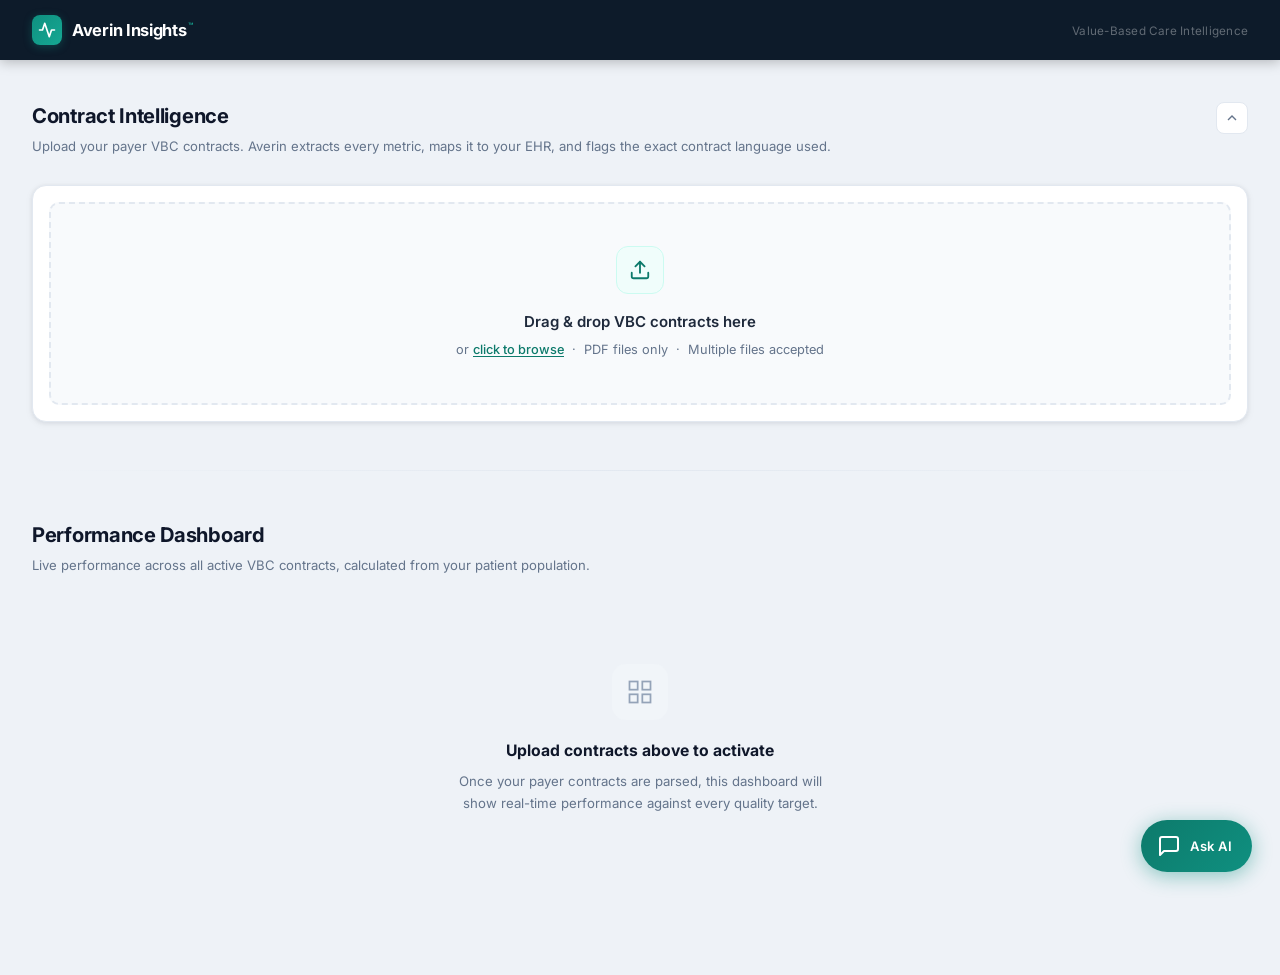
==== templates/index.html @ 3db75767 "Initial commit — Averin Insights VBC intelligence platform - Contract Intelligence: PDF upload, Gemi" ====
<!DOCTYPE html>
<html lang="en">
<head>
  <meta charset="UTF-8" />
  <meta name="viewport" content="width=device-width, initial-scale=1.0" />
  <title>Averin Insights™</title>
  <link rel="preconnect" href="https://fonts.googleapis.com" />
  <link href="https://fonts.googleapis.com/css2?family=Inter:wght@400;500;600;700;800&display=swap" rel="stylesheet" />
  <link rel="stylesheet" href="/static/style.css" />
</head>
<body>

  <!-- ── Header ───────────────────────────────────────────────────────── -->
  <header class="app-header">
    <div class="header-inner">
      <div class="brand">
        <div class="brand-icon">
          <svg width="18" height="18" viewBox="0 0 24 24" fill="none" stroke="#fff" stroke-width="2.2" stroke-linecap="round" stroke-linejoin="round"><polyline points="22 12 18 12 15 21 9 3 6 12 2 12"/></svg>
        </div>
        <span class="brand-name">Averin Insights<span class="brand-tm">™</span></span>
      </div>
      <div class="header-right">
        <span class="header-tag">Value-Based Care Intelligence</span>
      </div>
    </div>
  </header>

  <!-- ── Main ─────────────────────────────────────────────────────────── -->
  <main>
    <div class="page-container">

      <!-- ── Section 1: Contract Intelligence ──────────────────────── -->
      <section class="page-section" id="section-parse">
        <div class="section-heading">
          <div class="section-title-group">
            <h2>Contract Intelligence</h2>
            <p>Upload your payer VBC contracts. Averin extracts every metric, maps it to your EHR, and flags the exact contract language used.</p>
          </div>
          <button class="collapse-btn" id="collapseParseBtn" onclick="toggleParseSection()" title="Collapse section">
            <svg width="16" height="16" viewBox="0 0 24 24" fill="none" stroke="currentColor" stroke-width="2"><polyline points="18 15 12 9 6 15"/></svg>
          </button>
        </div>

        <div id="parseSectionBody">
          <!-- Upload zone -->
          <div class="upload-card">
            <div class="dropzone" id="dropzone">
              <div class="drop-icon">
                <svg width="22" height="22" viewBox="0 0 24 24" fill="none" stroke="currentColor" stroke-width="2" stroke-linecap="round" stroke-linejoin="round"><path d="M21 15v4a2 2 0 0 1-2 2H5a2 2 0 0 1-2-2v-4"/><polyline points="17 8 12 3 7 8"/><line x1="12" y1="3" x2="12" y2="15"/></svg>
              </div>
              <p class="drop-title">Drag &amp; drop VBC contracts here</p>
              <p class="drop-sub">or <label for="fileInput" class="file-label">click to browse</label> &nbsp;·&nbsp; PDF files only &nbsp;·&nbsp; Multiple files accepted</p>
              <input type="file" id="fileInput" accept=".pdf" multiple style="display:none" />
            </div>
          </div>

          <!-- Upload queue -->
          <div id="uploadQueue" class="upload-queue hidden"></div>

          <!-- Parsed contracts list -->
          <div id="parsedContracts"></div>
        </div>
      </section>

      <!-- ── Section divider ────────────────────────────────────────── -->
      <div class="section-divider"></div>

      <!-- ── Section 2: Performance Dashboard ──────────────────────── -->
      <section class="page-section" id="section-dashboard">
        <div class="section-heading">
          <div class="section-title-group">
            <h2>Performance Dashboard</h2>
            <p>Live performance across all active VBC contracts, calculated from your patient population.</p>
          </div>
          <!-- Payer selector inline -->
          <div id="payerSelector" class="payer-selector-inline hidden">
            <span class="payer-label">Payer</span>
            <div id="payerTabs" class="payer-tabs"></div>
          </div>
        </div>

        <!-- Empty state -->
        <div id="noPayers" class="empty-state">
          <div class="empty-icon">
            <svg width="28" height="28" viewBox="0 0 24 24" fill="none" stroke="currentColor" stroke-width="1.5"><rect x="3" y="3" width="7" height="7"/><rect x="14" y="3" width="7" height="7"/><rect x="14" y="14" width="7" height="7"/><rect x="3" y="14" width="7" height="7"/></svg>
          </div>
          <h3>Upload contracts above to activate</h3>
          <p>Once your payer contracts are parsed, this dashboard will show real-time performance against every quality target.</p>
        </div>

        <!-- Dashboard content -->
        <div id="dashboardContent" class="hidden">
          <div class="summary-row" id="summaryCards"></div>
          <div class="impact-banner" id="impactBanner"></div>
          <div class="quick-wins hidden" id="quickWins"></div>
          <div class="metrics-section">
            <div class="metrics-header">
              <h2>All Quality Measures</h2>
              <div class="legend">
                <span class="badge green">On Target</span>
                <span class="badge yellow">Near Miss</span>
                <span class="badge red">Gap</span>
                <span class="badge unknown">No Data</span>
              </div>
            </div>
            <div class="table-wrap">
              <table class="metrics-table">
                <thead>
                  <tr>
                    <th>Metric</th>
                    <th>Category</th>
                    <th>Target</th>
                    <th>Performance</th>
                    <th>Gap</th>
                    <th>Weight</th>
                    <th>Status</th>
                  </tr>
                </thead>
                <tbody id="metricsBody"></tbody>
              </table>
            </div>
          </div>
        </div>
      </section>

    </div><!-- /page-container -->
  </main>

  <!-- ── AI Support Chat ────────────────────────────────────────────── -->
  <div class="chat-bubble" id="chatBubble" onclick="toggleChat()">
    <svg id="chatIconOpen" width="24" height="24" viewBox="0 0 24 24" fill="none" stroke="currentColor" stroke-width="2" stroke-linecap="round" stroke-linejoin="round"><path d="M21 15a2 2 0 0 1-2 2H7l-4 4V5a2 2 0 0 1 2-2h14a2 2 0 0 1 2 2z"/></svg>
    <svg id="chatIconClose" width="22" height="22" viewBox="0 0 24 24" fill="none" stroke="currentColor" stroke-width="2.5" stroke-linecap="round" style="display:none"><line x1="18" y1="6" x2="6" y2="18"/><line x1="6" y1="6" x2="18" y2="18"/></svg>
    <span class="chat-bubble-label" id="chatBubbleLabel">Ask AI</span>
  </div>

  <div class="chat-panel hidden" id="chatPanel">
    <div class="chat-panel-header">
      <div class="chat-panel-brand">
        <div class="chat-avatar">
          <svg width="14" height="14" viewBox="0 0 24 24" fill="none" stroke="currentColor" stroke-width="2.2"><polyline points="22 12 18 12 15 21 9 3 6 12 2 12"/></svg>
        </div>
        <div>
          <div class="chat-panel-title">Averin AI</div>
          <div class="chat-panel-sub">Ask about your VBC performance</div>
        </div>
      </div>
      <button class="chat-close-btn" onclick="toggleChat()">
        <svg width="16" height="16" viewBox="0 0 24 24" fill="none" stroke="currentColor" stroke-width="2.5"><line x1="18" y1="6" x2="6" y2="18"/><line x1="6" y1="6" x2="18" y2="18"/></svg>
      </button>
    </div>

    <div class="chat-messages" id="chatMessages">
      <div class="chat-msg assistant">
        <div class="chat-msg-bubble">
          Hi — I have full visibility into your contract metrics and current performance. Ask me anything: "What's our biggest gap against Humana?" or "How do we improve our star rating?"
        </div>
      </div>
    </div>

    <div class="chat-suggestions" id="chatSuggestions">
      <button class="chat-suggestion" onclick="sendSuggestion(this)">What's our biggest care gap?</button>
      <button class="chat-suggestion" onclick="sendSuggestion(this)">How can we improve our star rating?</button>
      <button class="chat-suggestion" onclick="sendSuggestion(this)">Which payer contract is most favorable?</button>
    </div>

    <div class="chat-input-row">
      <input type="text" class="chat-input" id="chatInput" placeholder="Ask about your performance…" />
      <button class="chat-send-btn" id="chatSendBtn" onclick="sendChatMessage()">
        <svg width="16" height="16" viewBox="0 0 24 24" fill="none" stroke="currentColor" stroke-width="2.5" stroke-linecap="round" stroke-linejoin="round"><line x1="22" y1="2" x2="11" y2="13"/><polygon points="22 2 15 22 11 13 2 9 22 2"/></svg>
      </button>
    </div>
  </div>

  <!-- ── Loading overlay ────────────────────────────────────────────── -->
  <div id="loadingOverlay" class="loading-overlay hidden">
    <div class="loading-box">
      <div class="spinner"></div>
      <p id="loadingText">Parsing contract…</p>
    </div>
  </div>

  <script src="/static/app.js"></script>
</body>
</html>
---- static/style.css ----
/* ── Reset & base ──────────────────────────────────────────────────────────── */
*, *::before, *::after { box-sizing: border-box; margin: 0; padding: 0; }

:root {
  --navy-950: #060E18;
  --navy-900: #0D1B2A;
  --navy-800: #132233;
  --navy-700: #1C3347;
  --navy-600: #1E4060;
  --teal-700: #0A6659;
  --teal-600: #0D7A6B;
  --teal-500: #0F9080;
  --teal-400: #16A893;
  --teal-50:  #F0FDFB;
  --teal-100: #CCFBF1;
  --slate-50:  #F8FAFC;
  --slate-100: #F1F5F9;
  --slate-200: #E2E8F0;
  --slate-300: #CBD5E1;
  --slate-400: #94A3B8;
  --slate-500: #64748B;
  --slate-600: #475569;
  --slate-700: #334155;
  --slate-800: #1E293B;
  --slate-900: #0F172A;
  --green:        #15803D;
  --green-mid:    #16A34A;
  --green-bg:     #F0FDF4;
  --green-border: #86EFAC;
  --yellow:       #B45309;
  --yellow-bg:    #FFFBEB;
  --yellow-border:#FCD34D;
  --red:          #B91C1C;
  --red-mid:      #DC2626;
  --red-bg:       #FEF2F2;
  --red-border:   #FCA5A5;
  --bg:      #EEF2F7;
  --surface: #FFFFFF;
  --border:  #E2E8F0;
  --border-light: #F1F5F9;
  --text:        #0F172A;
  --text-body:   #1E293B;
  --text-muted:  #64748B;
  --text-faint:  #94A3B8;
  --shadow-sm: 0 1px 2px rgba(15,23,42,.06), 0 1px 3px rgba(15,23,42,.04);
  --shadow:    0 1px 4px rgba(15,23,42,.07), 0 2px 8px rgba(15,23,42,.05);
  --shadow-md: 0 4px 16px rgba(15,23,42,.10), 0 2px 6px rgba(15,23,42,.06);
  --shadow-lg: 0 8px 32px rgba(15,23,42,.14);
  --radius:    10px;
  --radius-sm: 6px;
  --radius-lg: 14px;
  --font: 'Inter', -apple-system, BlinkMacSystemFont, 'Segoe UI', sans-serif;
}

html { font-size: 15px; }

body {
  font-family: var(--font);
  background: var(--bg);
  color: var(--text-body);
  min-height: 100vh;
  line-height: 1.6;
  -webkit-font-smoothing: antialiased;
}

/* ── Header ──────────────────────────────────────────────────────────────── */
.app-header {
  background: var(--navy-900);
  position: sticky;
  top: 0;
  z-index: 100;
  box-shadow: 0 2px 12px rgba(0,0,0,.25);
}

.header-inner {
  max-width: 1320px;
  margin: 0 auto;
  padding: 0 32px;
  display: flex;
  align-items: center;
  justify-content: space-between;
  height: 60px;
}

.brand { display: flex; align-items: center; gap: 10px; }

.brand-icon {
  width: 30px; height: 30px;
  background: linear-gradient(135deg, var(--teal-500), var(--teal-400));
  border-radius: 8px;
  display: flex; align-items: center; justify-content: center;
  flex-shrink: 0;
  box-shadow: 0 2px 8px rgba(15,144,128,.35);
}

.brand-name {
  font-size: 1.1rem;
  font-weight: 700;
  color: #fff;
  letter-spacing: -0.3px;
}

.brand-tm {
  font-size: 0.58rem;
  vertical-align: super;
  color: var(--teal-400);
  font-weight: 500;
  margin-left: 1px;
}

.header-tag {
  font-size: 0.78rem;
  color: rgba(255,255,255,.35);
  font-weight: 400;
  letter-spacing: 0.02em;
}

/* ── Page layout ─────────────────────────────────────────────────────────── */
.page-container {
  max-width: 1320px;
  margin: 0 auto;
  padding: 40px 32px 100px;
}

/* ── Section structure ───────────────────────────────────────────────────── */
.page-section { margin-bottom: 0; }

.section-heading {
  display: flex;
  align-items: flex-start;
  gap: 16px;
  margin-bottom: 28px;
}


.section-title-group { flex: 1; }

.section-title-group h2 {
  font-size: 1.35rem;
  font-weight: 700;
  color: var(--text);
  letter-spacing: -0.3px;
  margin-bottom: 4px;
}

.section-title-group p {
  font-size: 0.875rem;
  color: var(--text-muted);
}

.collapse-btn {
  width: 32px; height: 32px;
  display: flex; align-items: center; justify-content: center;
  border-radius: 8px;
  border: 1px solid var(--border);
  background: var(--surface);
  cursor: pointer;
  color: var(--text-muted);
  transition: all .15s;
  flex-shrink: 0;
  margin-top: 2px;
}
.collapse-btn:hover { background: var(--slate-100); color: var(--text); }
.collapse-btn.collapsed svg { transform: rotate(180deg); }

.section-divider {
  height: 1px;
  background: linear-gradient(to right, transparent, var(--border), transparent);
  margin: 48px 0;
}

/* ── Payer selector inline ───────────────────────────────────────────────── */
.payer-selector-inline {
  display: flex;
  align-items: center;
  gap: 10px;
  flex-shrink: 0;
}

.payer-label {
  font-size: 0.72rem;
  font-weight: 700;
  text-transform: uppercase;
  letter-spacing: 0.07em;
  color: var(--text-faint);
  white-space: nowrap;
}

.payer-tabs { display: flex; gap: 5px; flex-wrap: wrap; }

.payer-tab {
  padding: 6px 16px;
  border-radius: 8px;
  border: 1.5px solid var(--border);
  background: var(--surface);
  font-family: var(--font);
  font-size: 0.84rem;
  font-weight: 600;
  color: var(--text-muted);
  cursor: pointer;
  transition: all .15s;
}
.payer-tab:hover  { border-color: var(--teal-500); color: var(--teal-700); }
.payer-tab.active { background: var(--navy-900); border-color: var(--navy-900); color: #fff; }

/* ── Upload area ─────────────────────────────────────────────────────────── */
.upload-card {
  background: var(--surface);
  border: 1px solid var(--border);
  border-radius: var(--radius-lg);
  margin-bottom: 24px;
  box-shadow: var(--shadow);
  overflow: hidden;
}

.dropzone {
  padding: 42px 40px;
  text-align: center;
  border: 2px dashed var(--border);
  border-radius: var(--radius);
  margin: 16px;
  transition: all .2s;
  cursor: pointer;
  background: var(--slate-50);
  display: flex;
  flex-direction: column;
  align-items: center;
}
.dropzone:hover,
.dropzone.drag-over {
  border-color: var(--teal-500);
  background: var(--teal-50);
}

.drop-icon {
  width: 48px; height: 48px;
  background: var(--teal-50);
  border: 1.5px solid var(--teal-100);
  border-radius: 12px;
  display: flex; align-items: center; justify-content: center;
  margin-bottom: 16px;
  color: var(--teal-600);
  transition: all .2s;
}
.dropzone.drag-over .drop-icon { background: var(--teal-100); transform: scale(1.06); }

.drop-title { font-size: 1rem; font-weight: 600; margin-bottom: 6px; }
.drop-sub   { font-size: 0.85rem; color: var(--text-muted); }

.file-label {
  color: var(--teal-600);
  cursor: pointer;
  font-weight: 500;
  text-decoration: underline;
  text-underline-offset: 2px;
}

/* ── Upload queue ────────────────────────────────────────────────────────── */
.upload-queue {
  background: var(--surface);
  border: 1px solid var(--border);
  border-radius: var(--radius-lg);
  margin-bottom: 24px;
  overflow: hidden;
  box-shadow: var(--shadow-sm);
}

.queue-item {
  display: flex;
  align-items: center;
  gap: 14px;
  padding: 13px 22px;
  border-bottom: 1px solid var(--border-light);
}
.queue-item:last-child { border-bottom: none; }
.queue-icon { font-size: 1.1rem; flex-shrink: 0; }
.queue-name { flex: 1; font-weight: 500; font-size: 0.9rem; }

.queue-status {
  font-size: 0.78rem; font-weight: 600; padding: 3px 11px;
  border-radius: 20px; letter-spacing: 0.01em;
}
.queue-status.pending { background: var(--slate-100); color: var(--text-muted); }
.queue-status.parsing { background: var(--teal-50);   color: var(--teal-700); }
.queue-status.done    { background: var(--green-bg);  color: var(--green); }
.queue-status.error   { background: var(--red-bg);    color: var(--red); }

/* ── Parsed contracts ────────────────────────────────────────────────────── */
.contract-block {
  background: var(--surface);
  border: 1px solid var(--border);
  border-radius: var(--radius-lg);
  margin-bottom: 24px;
  box-shadow: var(--shadow);
  overflow: hidden;
}

.contract-header {
  display: flex;
  align-items: center;
  justify-content: space-between;
  padding: 18px 24px;
  border-bottom: 1px solid var(--border);
  background: linear-gradient(to right, var(--navy-900), var(--navy-700));
}

.contract-title { display: flex; align-items: center; gap: 12px; }

.payer-badge {
  background: rgba(255,255,255,.12);
  color: #fff;
  font-size: 0.75rem;
  font-weight: 700;
  padding: 3px 12px;
  border-radius: 20px;
  border: 1px solid rgba(255,255,255,.2);
  letter-spacing: 0.05em;
  text-transform: uppercase;
}

.contract-title h2 { font-size: 0.98rem; font-weight: 600; color: #fff; }
.contract-meta     { font-size: 0.76rem; color: rgba(255,255,255,.45); margin-top: 2px; }

.contract-count {
  font-size: 0.82rem; font-weight: 600;
  color: var(--teal-400);
  background: rgba(15,144,128,.15);
  padding: 4px 14px; border-radius: 20px;
  border: 1px solid rgba(15,144,128,.25);
}

/* ── Parse metrics table ─────────────────────────────────────────────────── */
.parse-table-wrap { overflow-x: auto; }

table.parse-table {
  width: 100%; border-collapse: collapse; font-size: 0.855rem;
}
table.parse-table thead tr { background: var(--slate-50); border-bottom: 2px solid var(--border); }
table.parse-table th {
  text-align: left; padding: 10px 18px;
  font-size: 0.7rem; font-weight: 700;
  text-transform: uppercase; letter-spacing: 0.07em;
  color: var(--text-faint); white-space: nowrap;
}
table.parse-table td {
  padding: 12px 18px;
  border-bottom: 1px solid var(--border-light);
  vertical-align: top;
}
table.parse-table tbody tr:hover { background: var(--slate-50); }

.expand-btn {
  width: 26px; height: 26px;
  display: flex; align-items: center; justify-content: center;
  border-radius: 50%; border: 1.5px solid var(--border);
  background: none; cursor: pointer; color: var(--text-faint);
  font-size: 1rem; line-height: 1; transition: all .15s; flex-shrink: 0;
}
.expand-btn:hover, .expand-btn.open {
  background: var(--teal-50); border-color: var(--teal-500); color: var(--teal-600);
}

.cat-badge {
  display: inline-block; font-size: 0.72rem; font-weight: 500;
  padding: 2px 9px; border-radius: 4px;
  background: var(--slate-100); color: var(--slate-600);
  white-space: nowrap;
}

.target-val { font-weight: 700; color: var(--text); }
.weight-val { color: var(--text-muted); font-size: 0.82rem; }

/* ── Expand detail panels ────────────────────────────────────────────────── */
.detail-panel { display: none; padding: 0 18px 18px; }
.detail-panel.open { display: flex; gap: 16px; flex-wrap: wrap; }

.detail-card {
  flex: 1; min-width: 240px;
  background: var(--slate-50);
  border: 1px solid var(--border);
  border-radius: var(--radius-sm);
  padding: 14px 16px;
}

.detail-card-label {
  font-size: 0.7rem; font-weight: 700;
  text-transform: uppercase; letter-spacing: 0.07em;
  color: var(--text-faint); margin-bottom: 8px;
  display: flex; align-items: center; gap: 6px;
}

.detail-card-body { font-size: 0.84rem; color: var(--text-body); line-height: 1.6; }

.source-quote {
  border-left: 3px solid var(--teal-500);
  padding-left: 12px;
  color: var(--text-body);
  font-style: italic;
  line-height: 1.65;
}

/* ── Summary cards ───────────────────────────────────────────────────────── */
.summary-row {
  display: grid;
  grid-template-columns: repeat(auto-fit, minmax(190px, 1fr));
  gap: 18px;
  margin-bottom: 22px;
}

.summary-card {
  background: var(--surface);
  border: 1px solid var(--border);
  border-radius: var(--radius-lg);
  padding: 22px 24px;
  box-shadow: var(--shadow);
  position: relative; overflow: hidden;
}
.summary-card::before {
  content: ''; position: absolute; top: 0; left: 0; right: 0;
  height: 3px; border-radius: var(--radius-lg) var(--radius-lg) 0 0;
}
.summary-card.accent-teal::before   { background: var(--teal-500); }
.summary-card.accent-green::before  { background: var(--green-mid); }
.summary-card.accent-yellow::before { background: #F59E0B; }
.summary-card.accent-red::before    { background: var(--red-mid); }

.summary-card .label {
  font-size: 0.72rem; font-weight: 700;
  text-transform: uppercase; letter-spacing: 0.07em;
  color: var(--text-faint); margin-bottom: 10px;
}
.summary-card .value {
  font-size: 2.2rem; font-weight: 800;
  line-height: 1; letter-spacing: -1px; color: var(--text);
}
.summary-card .sub { font-size: 0.78rem; color: var(--text-muted); margin-top: 6px; }

.value.teal   { color: var(--teal-600); }
.value.green  { color: var(--green); }
.value.yellow { color: var(--yellow); }
.value.red    { color: var(--red); }

.stars-text { font-size: 0.9rem; color: var(--teal-600); letter-spacing: 2px; margin-top: 4px; }

/* ── Impact banner ───────────────────────────────────────────────────────── */
.impact-banner {
  background: linear-gradient(120deg, var(--navy-900) 0%, var(--navy-600) 100%);
  color: rgba(255,255,255,.88);
  border-radius: var(--radius-lg);
  padding: 22px 28px;
  margin-bottom: 22px;
  font-size: 0.92rem;
  line-height: 1.7;
  box-shadow: var(--shadow-md);
  position: relative; overflow: hidden;
  border: 1px solid rgba(255,255,255,.06);
}
.impact-banner::after {
  content: ''; position: absolute; right: -40px; top: -40px;
  width: 200px; height: 200px;
  background: radial-gradient(circle, rgba(15,144,128,.22) 0%, transparent 70%);
  pointer-events: none;
}
.impact-banner strong { color: #fff; font-weight: 700; }

/* ── Quick wins ──────────────────────────────────────────────────────────── */
.quick-wins {
  background: var(--surface); border: 1px solid var(--border);
  border-radius: var(--radius-lg); margin-bottom: 24px;
  overflow: hidden; box-shadow: var(--shadow);
}
.quick-wins-header {
  padding: 14px 24px; background: var(--slate-50);
  border-bottom: 1px solid var(--border);
  font-weight: 700; font-size: 0.875rem; color: var(--text);
  display: flex; align-items: center; gap: 8px;
}
.quick-wins-header svg { color: var(--teal-500); }
.quick-wins-body { padding: 16px 24px; }

.quick-win-item {
  display: flex; align-items: flex-start; gap: 14px;
  padding: 12px 0; border-bottom: 1px solid var(--border-light);
}
.quick-win-item:last-child { border-bottom: none; }

.win-rank {
  width: 28px; height: 28px; background: var(--navy-900);
  color: #fff; border-radius: 8px;
  display: flex; align-items: center; justify-content: center;
  font-size: 0.75rem; font-weight: 700; flex-shrink: 0;
}
.win-content { flex: 1; }
.win-name    { font-weight: 600; font-size: 0.9rem; }
.win-detail  { font-size: 0.8rem; color: var(--text-muted); margin-top: 3px; }

.win-impact {
  font-size: 0.75rem; font-weight: 700;
  background: var(--teal-50); color: var(--teal-700);
  border: 1px solid var(--teal-100);
  padding: 3px 12px; border-radius: 20px; flex-shrink: 0;
}

/* ── Dashboard metrics table ─────────────────────────────────────────────── */
.metrics-section {
  background: var(--surface); border: 1px solid var(--border);
  border-radius: var(--radius-lg); overflow: hidden; box-shadow: var(--shadow);
}
.metrics-header {
  display: flex; align-items: center; justify-content: space-between;
  padding: 16px 24px; border-bottom: 1px solid var(--border);
  background: var(--slate-50);
}
.metrics-header h2 { font-size: 0.95rem; font-weight: 700; }

.legend { display: flex; gap: 8px; flex-wrap: wrap; }

.badge {
  font-size: 0.72rem; font-weight: 600; padding: 3px 10px;
  border-radius: 4px; border: 1px solid transparent; letter-spacing: 0.02em;
}
.badge.green   { background: var(--green-bg);  color: var(--green);  border-color: var(--green-border); }
.badge.yellow  { background: var(--yellow-bg); color: var(--yellow); border-color: var(--yellow-border); }
.badge.red     { background: var(--red-bg);    color: var(--red);    border-color: var(--red-border); }
.badge.unknown { background: var(--slate-100); color: var(--text-muted); border-color: var(--border); }

.table-wrap { overflow-x: auto; }

.metrics-table { width: 100%; border-collapse: collapse; font-size: 0.86rem; }
.metrics-table thead tr { background: var(--slate-50); border-bottom: 2px solid var(--border); }
.metrics-table th {
  text-align: left; padding: 11px 18px;
  font-size: 0.7rem; font-weight: 700;
  text-transform: uppercase; letter-spacing: 0.07em;
  color: var(--text-faint); white-space: nowrap;
}
.metrics-table td { padding: 13px 18px; border-bottom: 1px solid var(--border-light); vertical-align: middle; }
.metrics-table tbody tr.data-row {
  cursor: pointer; transition: background .1s;
  border-left: 3px solid transparent;
}
.metrics-table tbody tr.data-row:hover { background: var(--slate-50); }
.metrics-table tbody tr.data-row.status-green  { border-left-color: var(--green-mid); }
.metrics-table tbody tr.data-row.status-yellow { border-left-color: #F59E0B; }
.metrics-table tbody tr.data-row.status-red    { border-left-color: var(--red-mid); }

.metric-name-cell { font-weight: 600; color: var(--text); }

.perf-cell { min-width: 140px; }
.perf-value { font-weight: 700; font-size: 0.92rem; margin-bottom: 5px; }
.perf-value.no-data { color: var(--text-faint); font-weight: 400; }

.progress-wrap {
  position: relative; height: 6px;
  background: var(--slate-200); border-radius: 99px; overflow: visible;
}
.progress-bar { height: 100%; border-radius: 99px; transition: width .4s ease; min-width: 2px; }
.progress-bar.green   { background: var(--green-mid); }
.progress-bar.yellow  { background: #F59E0B; }
.progress-bar.red     { background: var(--red-mid); }
.progress-bar.unknown { background: var(--slate-300); }
.progress-target {
  position: absolute; top: -3px;
  width: 2px; height: 12px;
  background: var(--slate-500); border-radius: 1px;
}

.gap-positive { color: var(--green);  font-weight: 700; font-size: 0.85rem; }
.gap-negative { color: var(--red);    font-weight: 700; font-size: 0.85rem; }
.gap-warn     { color: var(--yellow); font-weight: 700; font-size: 0.85rem; }
.gap-neutral  { color: var(--text-faint); font-size: 0.85rem; }

.status-badge {
  font-size: 0.72rem; font-weight: 700; padding: 4px 11px;
  border-radius: 4px; white-space: nowrap; letter-spacing: 0.03em;
}
.status-badge.green   { background: var(--green-bg);  color: var(--green);  border: 1px solid var(--green-border); }
.status-badge.yellow  { background: var(--yellow-bg); color: var(--yellow); border: 1px solid var(--yellow-border); }
.status-badge.red     { background: var(--red-bg);    color: var(--red);    border: 1px solid var(--red-border); }
.status-badge.unknown { background: var(--slate-100); color: var(--text-muted); border: 1px solid var(--border); }

.expand-detail-row td { padding: 0; }
.expand-detail-row td > div { padding: 0 18px 18px; }

/* ── Empty state ─────────────────────────────────────────────────────────── */
.empty-state {
  text-align: center; padding: 60px 32px; color: var(--text-muted);
}
.empty-icon {
  width: 56px; height: 56px; background: var(--slate-100);
  border-radius: 14px; display: flex; align-items: center; justify-content: center;
  margin: 0 auto 18px; color: var(--text-faint);
}
.empty-state h3 { font-size: 1.05rem; font-weight: 700; color: var(--text); margin-bottom: 8px; }
.empty-state p  { font-size: 0.88rem; max-width: 380px; margin: 0 auto; line-height: 1.65; }

/* ── Loading overlay ─────────────────────────────────────────────────────── */
.loading-overlay {
  position: fixed; inset: 0;
  background: rgba(6,14,24,.5);
  display: flex; align-items: center; justify-content: center;
  z-index: 200; backdrop-filter: blur(2px);
}
.loading-overlay.hidden { display: none; }

.loading-box {
  background: var(--surface); border-radius: var(--radius-lg);
  padding: 36px 52px; text-align: center;
  box-shadow: var(--shadow-lg); min-width: 270px;
  border: 1px solid var(--border);
}
.spinner {
  width: 34px; height: 34px;
  border: 3px solid var(--slate-200);
  border-top-color: var(--teal-500);
  border-radius: 50%;
  animation: spin .7s linear infinite;
  margin: 0 auto 14px;
}
@keyframes spin { to { transform: rotate(360deg); } }
.loading-box p { font-size: 0.9rem; font-weight: 500; color: var(--text-muted); }

/* ── Chat bubble ─────────────────────────────────────────────────────────── */
.chat-bubble {
  position: fixed;
  bottom: 28px; right: 28px;
  background: linear-gradient(135deg, var(--teal-600), var(--teal-500));
  color: #fff;
  border-radius: 32px;
  padding: 0 20px 0 16px;
  height: 52px;
  display: flex; align-items: center; gap: 9px;
  cursor: pointer;
  box-shadow: 0 4px 20px rgba(15,144,128,.45);
  z-index: 300;
  transition: all .2s;
  user-select: none;
}
.chat-bubble:hover {
  transform: translateY(-2px);
  box-shadow: 0 6px 28px rgba(15,144,128,.55);
}
.chat-bubble:active { transform: translateY(0); }

.chat-bubble-label { font-size: 0.875rem; font-weight: 600; letter-spacing: 0.01em; }

/* ── Chat panel ──────────────────────────────────────────────────────────── */
.chat-panel {
  position: fixed;
  bottom: 92px; right: 28px;
  width: 390px;
  height: 540px;
  background: var(--surface);
  border: 1px solid var(--border);
  border-radius: var(--radius-lg);
  box-shadow: var(--shadow-lg);
  z-index: 299;
  display: flex; flex-direction: column;
  overflow: hidden;
  animation: chatSlideIn .2s ease;
}
@keyframes chatSlideIn {
  from { opacity: 0; transform: translateY(12px) scale(.98); }
  to   { opacity: 1; transform: translateY(0) scale(1); }
}

.chat-panel-header {
  display: flex; align-items: center; justify-content: space-between;
  padding: 16px 18px;
  background: var(--navy-900);
  flex-shrink: 0;
}

.chat-panel-brand { display: flex; align-items: center; gap: 10px; }

.chat-avatar {
  width: 32px; height: 32px;
  background: linear-gradient(135deg, var(--teal-500), var(--teal-400));
  border-radius: 9px;
  display: flex; align-items: center; justify-content: center;
  flex-shrink: 0;
  color: #fff;
}

.chat-panel-title { font-size: 0.9rem; font-weight: 700; color: #fff; }
.chat-panel-sub   { font-size: 0.75rem; color: rgba(255,255,255,.45); margin-top: 1px; }

.chat-close-btn {
  width: 28px; height: 28px;
  display: flex; align-items: center; justify-content: center;
  border-radius: 6px; border: none;
  background: rgba(255,255,255,.1);
  color: rgba(255,255,255,.7);
  cursor: pointer; transition: all .15s;
}
.chat-close-btn:hover { background: rgba(255,255,255,.18); color: #fff; }

/* ── Chat messages ───────────────────────────────────────────────────────── */
.chat-messages {
  flex: 1;
  overflow-y: auto;
  padding: 16px;
  display: flex;
  flex-direction: column;
  gap: 10px;
  scroll-behavior: smooth;
}

.chat-messages::-webkit-scrollbar { width: 4px; }
.chat-messages::-webkit-scrollbar-track { background: transparent; }
.chat-messages::-webkit-scrollbar-thumb { background: var(--slate-200); border-radius: 99px; }

.chat-msg { display: flex; }
.chat-msg.user     { justify-content: flex-end; }
.chat-msg.assistant{ justify-content: flex-start; }

.chat-msg-bubble {
  max-width: 85%;
  padding: 10px 14px;
  border-radius: 14px;
  font-size: 0.855rem;
  line-height: 1.55;
}

.chat-msg.user .chat-msg-bubble {
  background: var(--navy-900);
  color: #fff;
  border-bottom-right-radius: 4px;
}

.chat-msg.assistant .chat-msg-bubble {
  background: var(--slate-50);
  color: var(--text-body);
  border: 1px solid var(--border);
  border-bottom-left-radius: 4px;
}

.chat-typing {
  display: flex; gap: 5px; align-items: center;
  padding: 12px 14px;
  background: var(--slate-50);
  border: 1px solid var(--border);
  border-radius: 14px;
  border-bottom-left-radius: 4px;
  width: fit-content;
}
.chat-typing span {
  width: 6px; height: 6px;
  border-radius: 50%;
  background: var(--text-faint);
  animation: typingDot 1.2s infinite;
}
.chat-typing span:nth-child(2) { animation-delay: .2s; }
.chat-typing span:nth-child(3) { animation-delay: .4s; }

@keyframes typingDot {
  0%, 60%, 100% { transform: translateY(0); opacity: .4; }
  30%            { transform: translateY(-4px); opacity: 1; }
}

/* ── Chat suggestions ────────────────────────────────────────────────────── */
.chat-suggestions {
  padding: 0 12px 10px;
  display: flex; flex-wrap: wrap; gap: 6px;
}

.chat-suggestion {
  font-family: var(--font);
  font-size: 0.78rem;
  font-weight: 500;
  color: var(--teal-700);
  background: var(--teal-50);
  border: 1px solid var(--teal-100);
  border-radius: 20px;
  padding: 5px 12px;
  cursor: pointer;
  transition: all .15s;
  white-space: nowrap;
}
.chat-suggestion:hover { background: var(--teal-100); border-color: var(--teal-500); }

/* ── Chat input ──────────────────────────────────────────────────────────── */
.chat-input-row {
  display: flex; gap: 8px;
  padding: 12px;
  border-top: 1px solid var(--border);
  background: var(--surface);
  flex-shrink: 0;
}

.chat-input {
  flex: 1;
  font-family: var(--font);
  font-size: 0.875rem;
  border: 1.5px solid var(--border);
  border-radius: 8px;
  padding: 8px 14px;
  outline: none;
  color: var(--text);
  background: var(--slate-50);
  transition: border-color .15s;
}
.chat-input:focus { border-color: var(--teal-500); background: #fff; }
.chat-input::placeholder { color: var(--text-faint); }

.chat-send-btn {
  width: 38px; height: 38px;
  background: var(--teal-500);
  color: #fff; border: none; border-radius: 8px;
  cursor: pointer; display: flex; align-items: center; justify-content: center;
  transition: background .15s; flex-shrink: 0;
}
.chat-send-btn:hover    { background: var(--teal-600); }
.chat-send-btn:disabled { background: var(--slate-300); cursor: not-allowed; }

/* ── Utility ─────────────────────────────────────────────────────────────── */
.hidden { display: none !important; }
.text-muted { color: var(--text-muted); }
.text-small { font-size: 0.82rem; }
.fw-600     { font-weight: 600; }
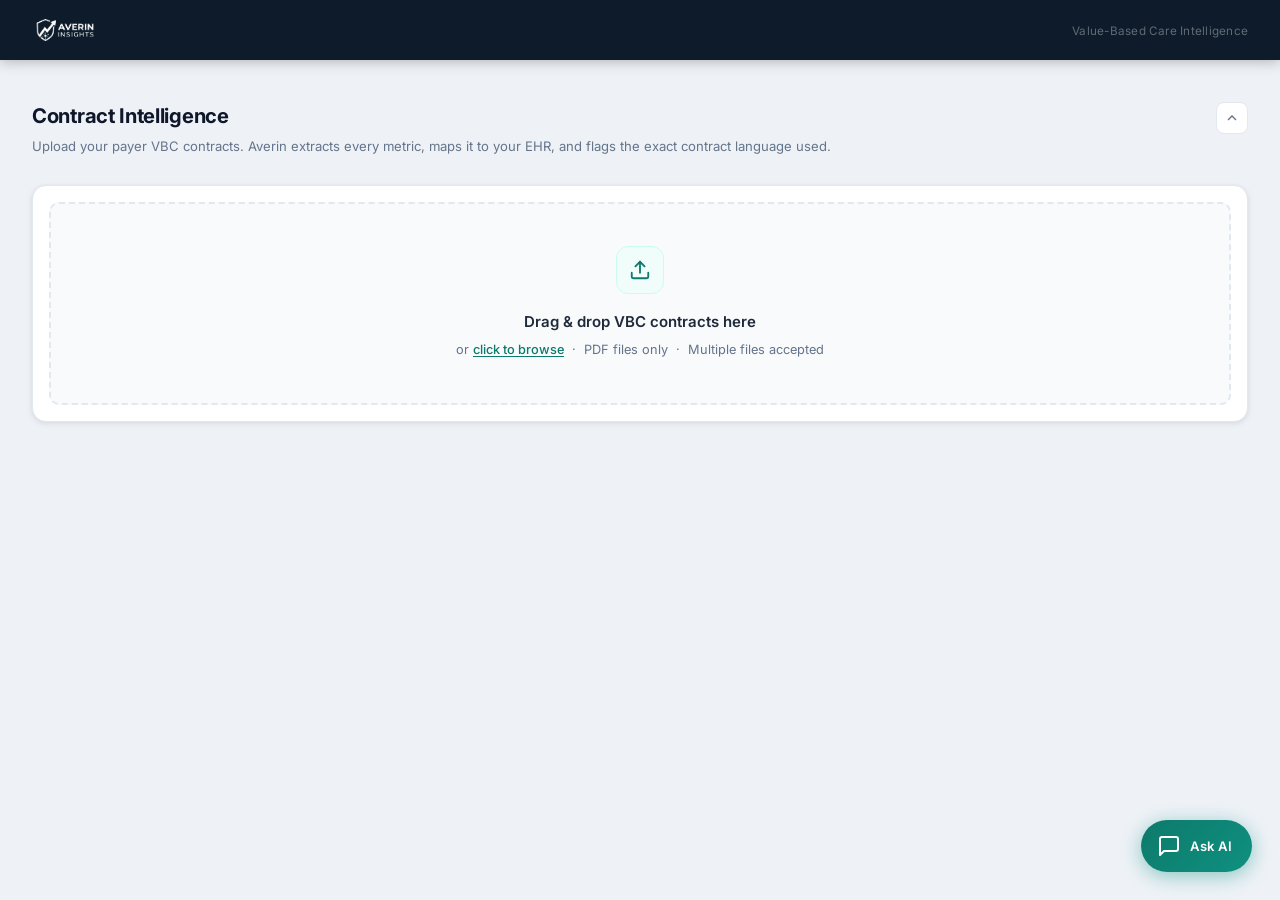
==== commit e520794c: "Apply brand logo, single-page layout, and Vercel config - Replace SVG icon with official Averin Insi" ====
--- a/templates/index.html
+++ b/templates/index.html
@@ -14,10 +14,7 @@
   <header class="app-header">
     <div class="header-inner">
       <div class="brand">
-        <div class="brand-icon">
-          <svg width="18" height="18" viewBox="0 0 24 24" fill="none" stroke="#fff" stroke-width="2.2" stroke-linecap="round" stroke-linejoin="round"><polyline points="22 12 18 12 15 21 9 3 6 12 2 12"/></svg>
-        </div>
-        <span class="brand-name">Averin Insights<span class="brand-tm">™</span></span>
+        <img src="/static/logo.png" alt="Averin Insights" class="brand-logo" />
       </div>
       <div class="header-right">
         <span class="header-tag">Value-Based Care Intelligence</span>
@@ -63,29 +60,17 @@
       </section>
 
       <!-- ── Section divider ────────────────────────────────────────── -->
-      <div class="section-divider"></div>
+      <div class="section-divider hidden" id="sectionDivider"></div>
 
       <!-- ── Section 2: Performance Dashboard ──────────────────────── -->
-      <section class="page-section" id="section-dashboard">
+      <section class="page-section hidden" id="section-dashboard">
         <div class="section-heading">
-          <div class="section-title-group">
-            <h2>Performance Dashboard</h2>
-            <p>Live performance across all active VBC contracts, calculated from your patient population.</p>
-          </div>
+          <div class="section-title-group" style="flex:0"></div>
           <!-- Payer selector inline -->
           <div id="payerSelector" class="payer-selector-inline hidden">
             <span class="payer-label">Payer</span>
             <div id="payerTabs" class="payer-tabs"></div>
           </div>
-        </div>
-
-        <!-- Empty state -->
-        <div id="noPayers" class="empty-state">
-          <div class="empty-icon">
-            <svg width="28" height="28" viewBox="0 0 24 24" fill="none" stroke="currentColor" stroke-width="1.5"><rect x="3" y="3" width="7" height="7"/><rect x="14" y="3" width="7" height="7"/><rect x="14" y="14" width="7" height="7"/><rect x="3" y="14" width="7" height="7"/></svg>
-          </div>
-          <h3>Upload contracts above to activate</h3>
-          <p>Once your payer contracts are parsed, this dashboard will show real-time performance against every quality target.</p>
         </div>
 
         <!-- Dashboard content -->
@@ -136,13 +121,7 @@
   <div class="chat-panel hidden" id="chatPanel">
     <div class="chat-panel-header">
       <div class="chat-panel-brand">
-        <div class="chat-avatar">
-          <svg width="14" height="14" viewBox="0 0 24 24" fill="none" stroke="currentColor" stroke-width="2.2"><polyline points="22 12 18 12 15 21 9 3 6 12 2 12"/></svg>
-        </div>
-        <div>
-          <div class="chat-panel-title">Averin AI</div>
-          <div class="chat-panel-sub">Ask about your VBC performance</div>
-        </div>
+        <img src="/static/logo.png" alt="Averin Insights" class="chat-logo" />
       </div>
       <button class="chat-close-btn" onclick="toggleChat()">
         <svg width="16" height="16" viewBox="0 0 24 24" fill="none" stroke="currentColor" stroke-width="2.5"><line x1="18" y1="6" x2="6" y2="18"/><line x1="6" y1="6" x2="18" y2="18"/></svg>
--- a/static/style.css
+++ b/static/style.css
@@ -82,30 +82,14 @@
   height: 60px;
 }
 
-.brand { display: flex; align-items: center; gap: 10px; }
-
-.brand-icon {
-  width: 30px; height: 30px;
-  background: linear-gradient(135deg, var(--teal-500), var(--teal-400));
-  border-radius: 8px;
-  display: flex; align-items: center; justify-content: center;
-  flex-shrink: 0;
-  box-shadow: 0 2px 8px rgba(15,144,128,.35);
-}
-
-.brand-name {
-  font-size: 1.1rem;
-  font-weight: 700;
-  color: #fff;
-  letter-spacing: -0.3px;
-}
-
-.brand-tm {
-  font-size: 0.58rem;
-  vertical-align: super;
-  color: var(--teal-400);
-  font-weight: 500;
-  margin-left: 1px;
+.brand { display: flex; align-items: center; }
+
+/* White version of logo for dark header */
+.brand-logo {
+  height: 36px;
+  width: auto;
+  display: block;
+  filter: brightness(0) invert(1);
 }
 
 .header-tag {
@@ -671,19 +655,13 @@
   flex-shrink: 0;
 }
 
-.chat-panel-brand { display: flex; align-items: center; gap: 10px; }
-
-.chat-avatar {
-  width: 32px; height: 32px;
-  background: linear-gradient(135deg, var(--teal-500), var(--teal-400));
-  border-radius: 9px;
-  display: flex; align-items: center; justify-content: center;
-  flex-shrink: 0;
-  color: #fff;
-}
-
-.chat-panel-title { font-size: 0.9rem; font-weight: 700; color: #fff; }
-.chat-panel-sub   { font-size: 0.75rem; color: rgba(255,255,255,.45); margin-top: 1px; }
+.chat-panel-brand { display: flex; align-items: center; }
+
+.chat-logo {
+  height: 28px;
+  width: auto;
+  filter: brightness(0) invert(1);
+}
 
 .chat-close-btn {
   width: 28px; height: 28px;
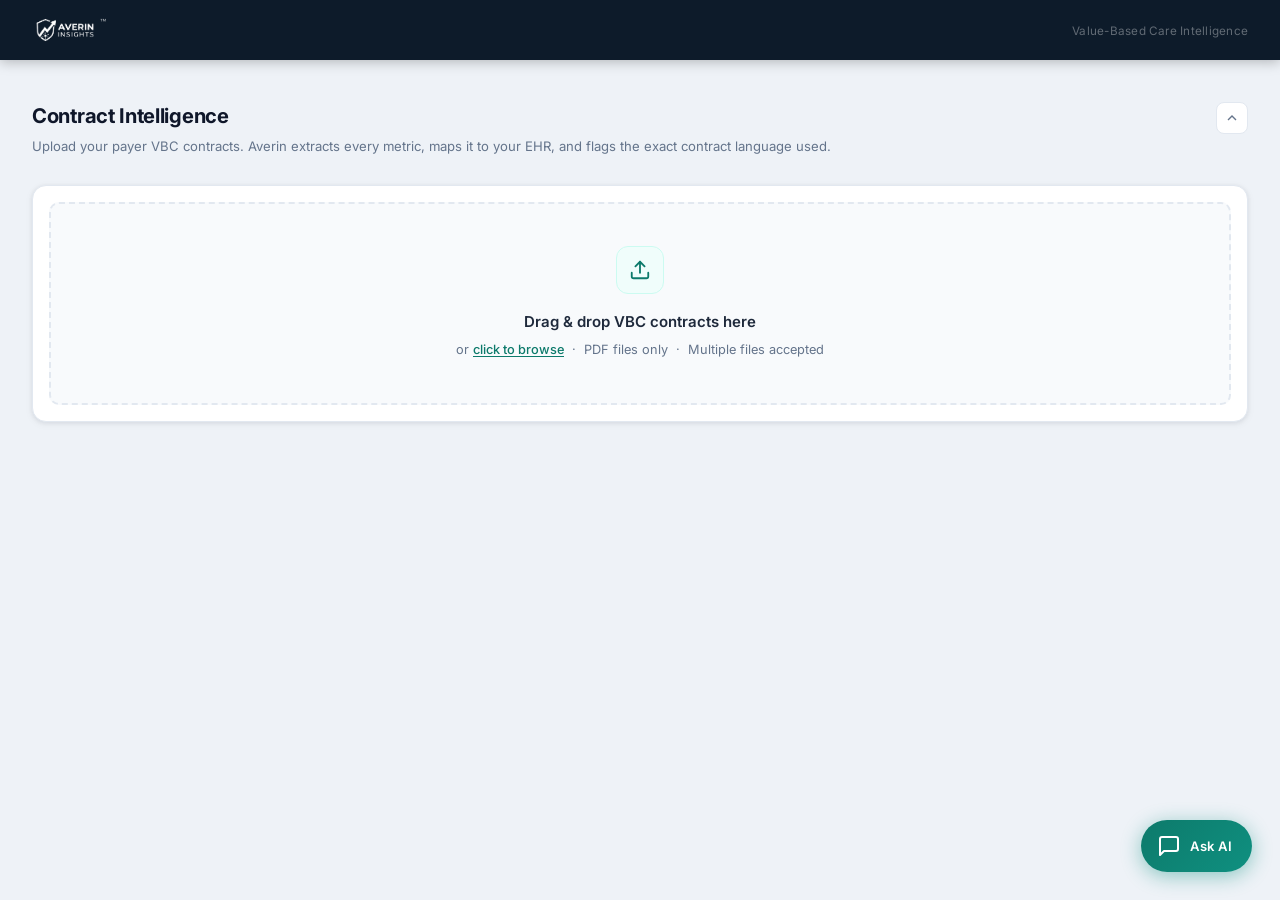
==== commit 75cd79f9: "fix: more resilient Gemini JSON parsing + rebrand to Averin Insight™ - Add _clean_gemini_json() to h" ====
--- a/templates/index.html
+++ b/templates/index.html
@@ -3,7 +3,7 @@
 <head>
   <meta charset="UTF-8" />
   <meta name="viewport" content="width=device-width, initial-scale=1.0" />
-  <title>Averin Insights™</title>
+  <title>Averin Insight™</title>
   <link rel="preconnect" href="https://fonts.googleapis.com" />
   <link href="https://fonts.googleapis.com/css2?family=Inter:wght@400;500;600;700;800&display=swap" rel="stylesheet" />
   <link rel="stylesheet" href="/static/style.css" />
@@ -14,7 +14,8 @@
   <header class="app-header">
     <div class="header-inner">
       <div class="brand">
-        <img src="/static/logo.png" alt="Averin Insights" class="brand-logo" />
+        <img src="/static/logo.png" alt="Averin Insight™" class="brand-logo" />
+        <span class="brand-tm">™</span>
       </div>
       <div class="header-right">
         <span class="header-tag">Value-Based Care Intelligence</span>
@@ -64,48 +65,7 @@
 
       <!-- ── Section 2: Performance Dashboard ──────────────────────── -->
       <section class="page-section hidden" id="section-dashboard">
-        <div class="section-heading">
-          <div class="section-title-group" style="flex:0"></div>
-          <!-- Payer selector inline -->
-          <div id="payerSelector" class="payer-selector-inline hidden">
-            <span class="payer-label">Payer</span>
-            <div id="payerTabs" class="payer-tabs"></div>
-          </div>
-        </div>
-
-        <!-- Dashboard content -->
-        <div id="dashboardContent" class="hidden">
-          <div class="summary-row" id="summaryCards"></div>
-          <div class="impact-banner" id="impactBanner"></div>
-          <div class="quick-wins hidden" id="quickWins"></div>
-          <div class="metrics-section">
-            <div class="metrics-header">
-              <h2>All Quality Measures</h2>
-              <div class="legend">
-                <span class="badge green">On Target</span>
-                <span class="badge yellow">Near Miss</span>
-                <span class="badge red">Gap</span>
-                <span class="badge unknown">No Data</span>
-              </div>
-            </div>
-            <div class="table-wrap">
-              <table class="metrics-table">
-                <thead>
-                  <tr>
-                    <th>Metric</th>
-                    <th>Category</th>
-                    <th>Target</th>
-                    <th>Performance</th>
-                    <th>Gap</th>
-                    <th>Weight</th>
-                    <th>Status</th>
-                  </tr>
-                </thead>
-                <tbody id="metricsBody"></tbody>
-              </table>
-            </div>
-          </div>
-        </div>
+        <div id="payerCardsGrid" class="payer-cards-grid"></div>
       </section>
 
     </div><!-- /page-container -->
@@ -121,7 +81,7 @@
   <div class="chat-panel hidden" id="chatPanel">
     <div class="chat-panel-header">
       <div class="chat-panel-brand">
-        <img src="/static/logo.png" alt="Averin Insights" class="chat-logo" />
+        <img src="/static/logo.png" alt="Averin Insight™" class="chat-logo" />
       </div>
       <button class="chat-close-btn" onclick="toggleChat()">
         <svg width="16" height="16" viewBox="0 0 24 24" fill="none" stroke="currentColor" stroke-width="2.5"><line x1="18" y1="6" x2="6" y2="18"/><line x1="6" y1="6" x2="18" y2="18"/></svg>
--- a/static/style.css
+++ b/static/style.css
@@ -82,7 +82,16 @@
   height: 60px;
 }
 
-.brand { display: flex; align-items: center; }
+.brand { display: flex; align-items: center; gap: 2px; }
+.brand-tm {
+  font-size: 0.65rem;
+  font-weight: 600;
+  color: rgba(255,255,255,.55);
+  line-height: 1;
+  align-self: flex-start;
+  margin-top: 6px;
+  letter-spacing: 0;
+}
 
 /* White version of logo for dark header */
 .brand-logo {
@@ -791,6 +800,177 @@
 .chat-send-btn:hover    { background: var(--teal-600); }
 .chat-send-btn:disabled { background: var(--slate-300); cursor: not-allowed; }
 
+/* ── Payer cards grid ────────────────────────────────────────────────────── */
+.payer-cards-grid {
+  display: grid;
+  grid-template-columns: repeat(auto-fill, minmax(440px, 1fr));
+  gap: 20px;
+  align-items: start;
+}
+
+.payer-card {
+  background: var(--surface);
+  border: 1px solid var(--border);
+  border-radius: var(--radius-lg);
+  box-shadow: var(--shadow);
+  overflow: hidden;
+}
+
+.payer-card-head {
+  display: flex;
+  align-items: flex-start;
+  justify-content: space-between;
+  padding: 20px 22px 16px;
+  border-bottom: 1px solid var(--border-light);
+}
+
+.payer-card-name {
+  font-size: 1.05rem;
+  font-weight: 700;
+  color: var(--text);
+  margin-bottom: 5px;
+  letter-spacing: -0.2px;
+}
+
+.payer-card-stars {
+  font-size: 1.1rem;
+  letter-spacing: 1px;
+  display: flex;
+  align-items: center;
+  gap: 6px;
+}
+
+.payer-star-num {
+  font-size: 0.78rem;
+  font-weight: 600;
+  color: var(--text-faint);
+  letter-spacing: 0;
+}
+
+.payer-card-right { text-align: right; flex-shrink: 0; padding-left: 16px; }
+
+.payer-card-opp {
+  font-size: 1.3rem;
+  font-weight: 800;
+  color: var(--teal-600);
+  letter-spacing: -0.5px;
+  line-height: 1;
+}
+
+.payer-card-opp-label {
+  font-size: 0.68rem;
+  color: var(--text-faint);
+  margin-top: 3px;
+  text-transform: uppercase;
+  letter-spacing: 0.05em;
+}
+
+.payer-card-chips {
+  display: flex;
+  gap: 8px;
+  padding: 10px 22px;
+  border-bottom: 1px solid var(--border-light);
+  flex-wrap: wrap;
+}
+
+.card-chip {
+  font-size: 0.72rem;
+  font-weight: 600;
+  padding: 3px 10px;
+  border-radius: 20px;
+}
+.card-chip.red    { background: var(--red-bg);    color: var(--red); }
+.card-chip.yellow { background: var(--yellow-bg); color: var(--yellow); }
+.card-chip.green  { background: var(--green-bg);  color: var(--green); }
+
+/* ── Payer card table ─────────────────────────────────────────────────────── */
+.payer-card-table {
+  width: 100%;
+  border-collapse: collapse;
+  font-size: 0.83rem;
+}
+
+.payer-card-table thead th {
+  padding: 8px 14px;
+  font-size: 0.67rem;
+  font-weight: 700;
+  text-transform: uppercase;
+  letter-spacing: 0.07em;
+  color: var(--text-faint);
+  background: var(--slate-50);
+  border-bottom: 1px solid var(--border);
+  text-align: left;
+  white-space: nowrap;
+}
+
+.payer-card-row {
+  cursor: pointer;
+  transition: background .1s;
+}
+.payer-card-row:hover { background: var(--slate-50); }
+.payer-card-row td {
+  padding: 9px 14px;
+  border-bottom: 1px solid var(--border-light);
+  vertical-align: middle;
+}
+.payer-card-row:last-of-type td { border-bottom: none; }
+
+.card-metric-name { font-weight: 500; color: var(--text-body); }
+.card-tgt         { color: var(--text-muted); white-space: nowrap; font-size: 0.82rem; }
+.card-perf-cell   { white-space: nowrap; }
+.card-gap-cell    { color: var(--text-muted); font-size: 0.8rem; white-space: nowrap; }
+
+/* ── Performance pill ─────────────────────────────────────────────────────── */
+.perf-pill {
+  display: inline-block;
+  padding: 3px 9px;
+  border-radius: 5px;
+  font-size: 0.8rem;
+  font-weight: 700;
+  letter-spacing: 0.01em;
+}
+.perf-pill.green   { background: #DCFCE7; color: #15803D; }
+.perf-pill.yellow  { background: #FEF3C7; color: #92400E; }
+.perf-pill.red     { background: #FEE2E2; color: #B91C1C; }
+.perf-pill.unknown { background: var(--slate-100); color: var(--text-faint); }
+
+/* ── Card detail expand panel ─────────────────────────────────────────────── */
+.card-detail-row td { padding: 0; }
+
+.card-detail-panel {
+  display: flex;
+  flex-wrap: wrap;
+  gap: 12px;
+  padding: 14px 16px;
+  background: var(--slate-50);
+  border-top: 1px solid var(--border-light);
+}
+
+.cd-block {
+  flex: 1;
+  min-width: 180px;
+  background: var(--surface);
+  border: 1px solid var(--border);
+  border-radius: var(--radius-sm);
+  padding: 12px 14px;
+}
+.cd-block-wide { flex: 2; min-width: 260px; }
+
+.cd-label {
+  font-size: 0.67rem;
+  font-weight: 700;
+  text-transform: uppercase;
+  letter-spacing: 0.07em;
+  color: var(--text-faint);
+  margin-bottom: 6px;
+}
+
+.cd-val {
+  font-size: 0.82rem;
+  color: var(--text-body);
+  line-height: 1.55;
+}
+
 /* ── Utility ─────────────────────────────────────────────────────────────── */
 .hidden { display: none !important; }
 .text-muted { color: var(--text-muted); }
